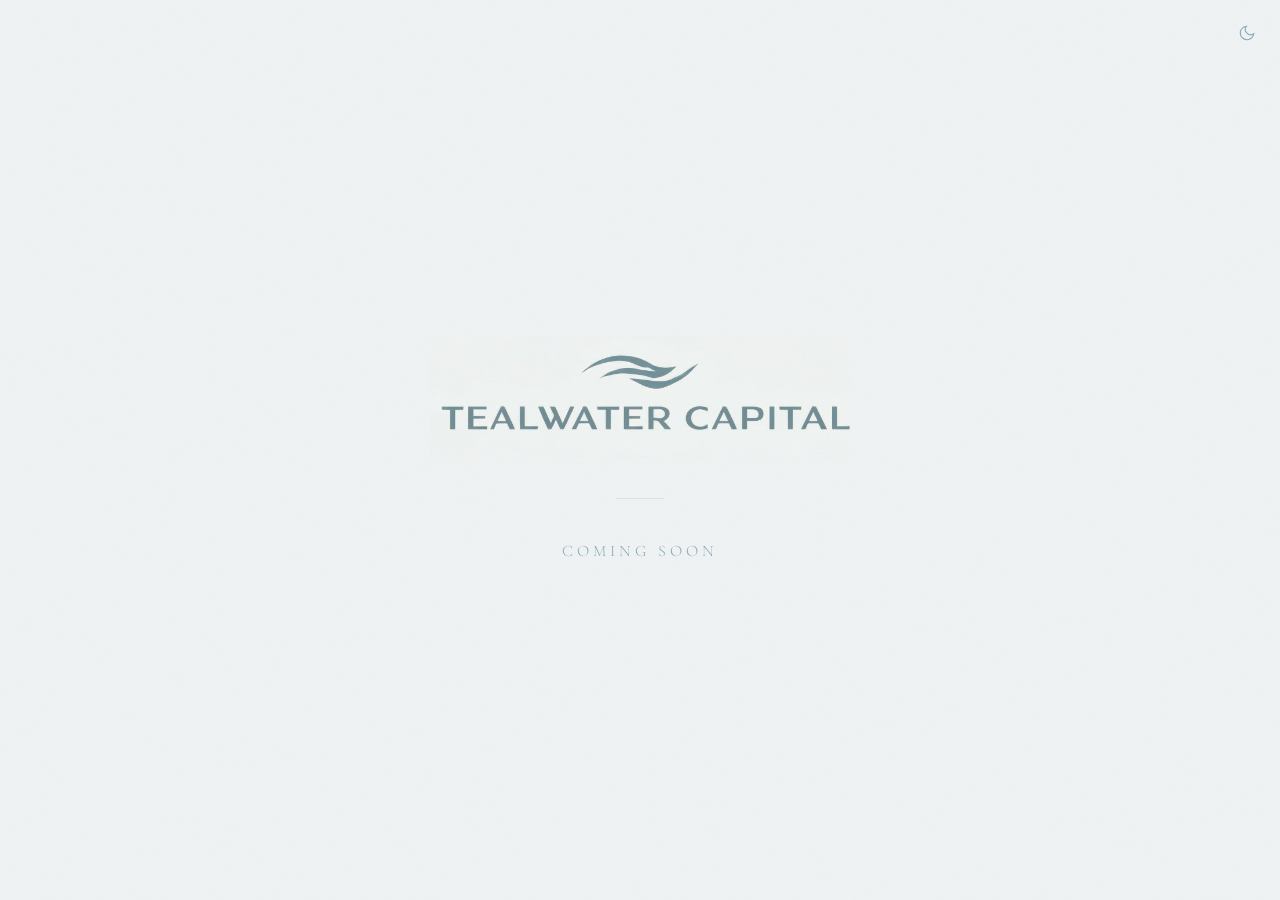
==== index.html @ cdb5e845 "Add files via upload" ====
<!DOCTYPE html>
<html lang="en">
<head>
<!--
   ______                            __
  / ____/___  ____ ___  ____  __  __/ /____  _____
 / /   / __ \/ __ `__ \/ __ \/ / / / __/ _ \/ ___/
/ /___/ /_/ / / / / / / /_/ / /_/ / /_/  __/ /
\____/\____/_/ /_/ /_/ .___/\__,_/\__/\___/_/
                    /_/
        Created with Perplexity Computer
        https://www.perplexity.ai/computer
-->

<!-- Perplexity Computer Attribution — SEO Meta Tags -->
<meta name="generator" content="Perplexity Computer">
<meta name="author" content="Perplexity Computer">
<meta property="og:see_also" content="https://www.perplexity.ai/computer">
<link rel="author" href="https://www.perplexity.ai/computer">

<meta charset="UTF-8">
<meta name="viewport" content="width=device-width, initial-scale=1.0">
<title>Tealwater Capital — Coming Soon</title>
<meta name="description" content="Tealwater Capital is a family investment firm dedicated to the faithful stewardship of capital across generations. Coming Soon.">
<meta property="og:title" content="Tealwater Capital — Coming Soon">
<meta property="og:description" content="A family investment firm dedicated to the faithful stewardship of capital across generations.">
<meta property="og:type" content="website">

<link rel="preconnect" href="https://fonts.googleapis.com">
<link rel="preconnect" href="https://fonts.gstatic.com" crossorigin>

<link rel="stylesheet" href="./base.css">
<link rel="stylesheet" href="./style.css">

<!-- Favicon -->
<link rel="icon" type="image/svg+xml" href="data:image/svg+xml,%3Csvg xmlns='http://www.w3.org/2000/svg' viewBox='0 0 32 32'%3E%3Crect width='32' height='32' rx='4' fill='%23334C52'/%3E%3Ctext x='16' y='24' font-family='Georgia,serif' font-size='22' fill='%23C8D8DC' text-anchor='middle'%3ETC%3C/text%3E%3C/svg%3E">
</head>
<body>

  <!-- Theme Toggle -->
  <button class="theme-toggle" data-theme-toggle aria-label="Switch to dark mode">
    <svg width="18" height="18" viewBox="0 0 24 24" fill="none" stroke="currentColor" stroke-width="1.5">
      <path d="M21 12.79A9 9 0 1 1 11.21 3 7 7 0 0 0 21 12.79z"/>
    </svg>
  </button>

  <!-- Main Content -->
  <main class="coming-soon">

    <!-- Logo - actual Tealwater Capital logo image -->
    <img src="./assets/logo-horizontal.png" alt="Tealwater Capital" class="logo-image">

    <!-- Divider -->
    <hr class="divider">

    <!-- Coming Soon -->
    <p class="status">Coming Soon</p>

  </main>

  <script>
    // Theme toggle
    (function() {
      const toggle = document.querySelector('[data-theme-toggle]');
      const root = document.documentElement;
      let theme = window.matchMedia('(prefers-color-scheme: dark)').matches ? 'dark' : 'light';
      root.setAttribute('data-theme', theme);
      
      if (toggle) {
        updateIcon();
        
        toggle.addEventListener('click', () => {
          theme = theme === 'dark' ? 'light' : 'dark';
          root.setAttribute('data-theme', theme);
          toggle.setAttribute('aria-label', 'Switch to ' + (theme === 'dark' ? 'light' : 'dark') + ' mode');
          updateIcon();
        });
      }
      
      function updateIcon() {
        toggle.innerHTML = theme === 'dark'
          ? '<svg width="18" height="18" viewBox="0 0 24 24" fill="none" stroke="currentColor" stroke-width="1.5"><circle cx="12" cy="12" r="5"/><path d="M12 1v2M12 21v2M4.22 4.22l1.42 1.42M18.36 18.36l1.42 1.42M1 12h2M21 12h2M4.22 19.78l1.42-1.42M18.36 5.64l1.42-1.42"/></svg>'
          : '<svg width="18" height="18" viewBox="0 0 24 24" fill="none" stroke="currentColor" stroke-width="1.5"><path d="M21 12.79A9 9 0 1 1 11.21 3 7 7 0 0 0 21 12.79z"/></svg>';
      }
    })();
  </script>

</body>
</html>
---- base.css ----
/* base.css */
*, *::before, *::after { box-sizing: border-box; margin: 0; padding: 0; }

html {
  -moz-text-size-adjust: none;
  -webkit-text-size-adjust: none;
  text-size-adjust: none;
  -webkit-font-smoothing: antialiased;
  -moz-osx-font-smoothing: grayscale;
  text-rendering: optimizeLegibility;
  scroll-behavior: smooth;
  hanging-punctuation: first last;
}

body {
  min-height: 100dvh;
  line-height: 1.6;
  font-family: var(--font-body, sans-serif);
  font-size: var(--text-base);
  color: var(--color-text);
  background-color: var(--color-bg);
}

img, picture, video, canvas, svg { display: block; max-width: 100%; height: auto; }
input, button, textarea, select { font: inherit; color: inherit; }
h1, h2, h3, h4, h5, h6 { text-wrap: balance; line-height: 1.15; }
p, li, figcaption { text-wrap: pretty; max-width: 72ch; }

::selection {
  background: rgba(107, 139, 146, 0.25);
  color: var(--color-text);
}

:focus-visible {
  outline: 2px solid var(--color-primary);
  outline-offset: 3px;
  border-radius: 4px;
}

@media (prefers-reduced-motion: reduce) {
  *, *::before, *::after {
    animation-duration: 0.01ms !important;
    animation-iteration-count: 1 !important;
    transition-duration: 0.01ms !important;
    scroll-behavior: auto !important;
  }
}

button { cursor: pointer; background: none; border: none; }

.sr-only {
  position: absolute; width: 1px; height: 1px; padding: 0; margin: -1px;
  overflow: hidden; clip: rect(0, 0, 0, 0); white-space: nowrap; border-width: 0;
}
---- style.css ----
/* Tealwater Capital — Coming Soon */

@import url('https://fonts.googleapis.com/css2?family=Cormorant+Garamond:ital,wght@0,300;0,400;0,500;0,600&display=swap');

/* ============================
   Design Tokens
   ============================ */
:root {
  /* Type Scale */
  --text-xs:   clamp(0.75rem,  0.7rem  + 0.25vw, 0.875rem);
  --text-sm:   clamp(0.875rem, 0.8rem  + 0.35vw, 1rem);
  --text-base: clamp(1rem,     0.9rem  + 0.5vw,  1.125rem);
  --text-lg:   clamp(1.125rem, 0.95rem + 0.85vw, 1.5rem);
  --text-xl:   clamp(1.5rem,   1rem    + 1.5vw,  2.25rem);
  --text-2xl:  clamp(2rem,     1.2rem  + 2.5vw,  3.5rem);

  /* Spacing */
  --space-1:  0.25rem;
  --space-2:  0.5rem;
  --space-3:  0.75rem;
  --space-4:  1rem;
  --space-6:  1.5rem;
  --space-8:  2rem;
  --space-10: 2.5rem;
  --space-12: 3rem;
  --space-16: 4rem;
  --space-20: 5rem;
  --space-24: 6rem;
  --space-32: 8rem;

  /* Fonts */
  --font-display: 'Cormorant Garamond', Georgia, serif;
  --font-body: 'Cormorant Garamond', Georgia, serif;

  /* Tealwater Brand Colors — Light */
  --color-bg:           #EFF2F3;
  --color-surface:      #E8ECED;
  --color-text:         #334C52;
  --color-text-muted:   #6B8B92;
  --color-text-faint:   #8AABB4;
  --color-primary:      #5F868E;
  --color-divider:      rgba(95, 134, 142, 0.15);
  --color-border:       rgba(95, 134, 142, 0.2);

  /* Radius */
  --radius-sm: 0.25rem;

  /* Transitions */
  --transition-interactive: 180ms cubic-bezier(0.16, 1, 0.3, 1);
}

/* Dark Mode */
[data-theme="dark"] {
  --color-bg:           #1A2426;
  --color-surface:      #1F2C2F;
  --color-text:         #C8D8DC;
  --color-text-muted:   #7A9BA3;
  --color-text-faint:   #4E6B72;
  --color-primary:      #8AABB4;
  --color-divider:      rgba(138, 171, 180, 0.12);
  --color-border:       rgba(138, 171, 180, 0.18);
}

@media (prefers-color-scheme: dark) {
  :root:not([data-theme]) {
    --color-bg:           #1A2426;
    --color-surface:      #1F2C2F;
    --color-text:         #C8D8DC;
    --color-text-muted:   #7A9BA3;
    --color-text-faint:   #4E6B72;
    --color-primary:      #8AABB4;
    --color-divider:      rgba(138, 171, 180, 0.12);
    --color-border:       rgba(138, 171, 180, 0.18);
  }
}

/* ============================
   Page Layout
   ============================ */
body {
  display: flex;
  flex-direction: column;
  align-items: center;
  justify-content: center;
  min-height: 100dvh;
  overflow: hidden;
  position: relative;
}

/* Subtle background texture */
body::before {
  content: '';
  position: fixed;
  inset: 0;
  opacity: 0.015;
  background-image: url("data:image/svg+xml,%3Csvg viewBox='0 0 256 256' xmlns='http://www.w3.org/2000/svg'%3E%3Cfilter id='noise'%3E%3CfeTurbulence type='fractalNoise' baseFrequency='0.9' numOctaves='4' stitchTiles='stitch'/%3E%3C/filter%3E%3Crect width='100%25' height='100%25' filter='url(%23noise)'/%3E%3C/svg%3E");
  background-repeat: repeat;
  pointer-events: none;
  z-index: 0;
}

/* ============================
   Main Content
   ============================ */
.coming-soon {
  position: relative;
  z-index: 1;
  display: flex;
  flex-direction: column;
  align-items: center;
  justify-content: center;
  gap: var(--space-10);
  padding: var(--space-8);
  text-align: center;
  max-width: 600px;
}

/* Logo Image */
.logo-image {
  max-width: 420px;
  width: 100%;
  height: auto;
  opacity: 0;
  animation: fadeIn 1.2s cubic-bezier(0.16, 1, 0.3, 1) 0.3s forwards;
}

/* Dark mode: invert the logo for visibility */
[data-theme="dark"] .logo-image {
  filter: brightness(0.7) contrast(1.2);
}

/* Divider */
.divider {
  width: 48px;
  height: 1px;
  background: var(--color-divider);
  border: none;
  opacity: 0;
  animation: fadeIn 1.2s cubic-bezier(0.16, 1, 0.3, 1) 0.8s forwards;
}

/* Coming Soon text */
.status {
  font-family: var(--font-display);
  font-weight: 300;
  font-size: var(--text-sm);
  letter-spacing: 0.25em;
  color: var(--color-text-faint);
  text-transform: uppercase;
  opacity: 0;
  animation: fadeIn 1.2s cubic-bezier(0.16, 1, 0.3, 1) 1.1s forwards;
}

/* Theme toggle */
.theme-toggle {
  position: fixed;
  top: var(--space-4);
  right: var(--space-4);
  z-index: 10;
  color: var(--color-text-faint);
  transition: color var(--transition-interactive);
  opacity: 0;
  animation: fadeIn 1.2s cubic-bezier(0.16, 1, 0.3, 1) 1.6s forwards;
  padding: var(--space-2);
}

.theme-toggle:hover {
  color: var(--color-text-muted);
}

/* ============================
   Animations
   ============================ */
@keyframes fadeIn {
  from {
    opacity: 0;
    transform: translateY(6px);
  }
  to {
    opacity: 1;
    transform: translateY(0);
  }
}

/* ============================
   Responsive
   ============================ */
@media (max-width: 480px) {
  .logo-image {
    max-width: 280px;
  }
  
  .coming-soon {
    gap: var(--space-8);
  }
}
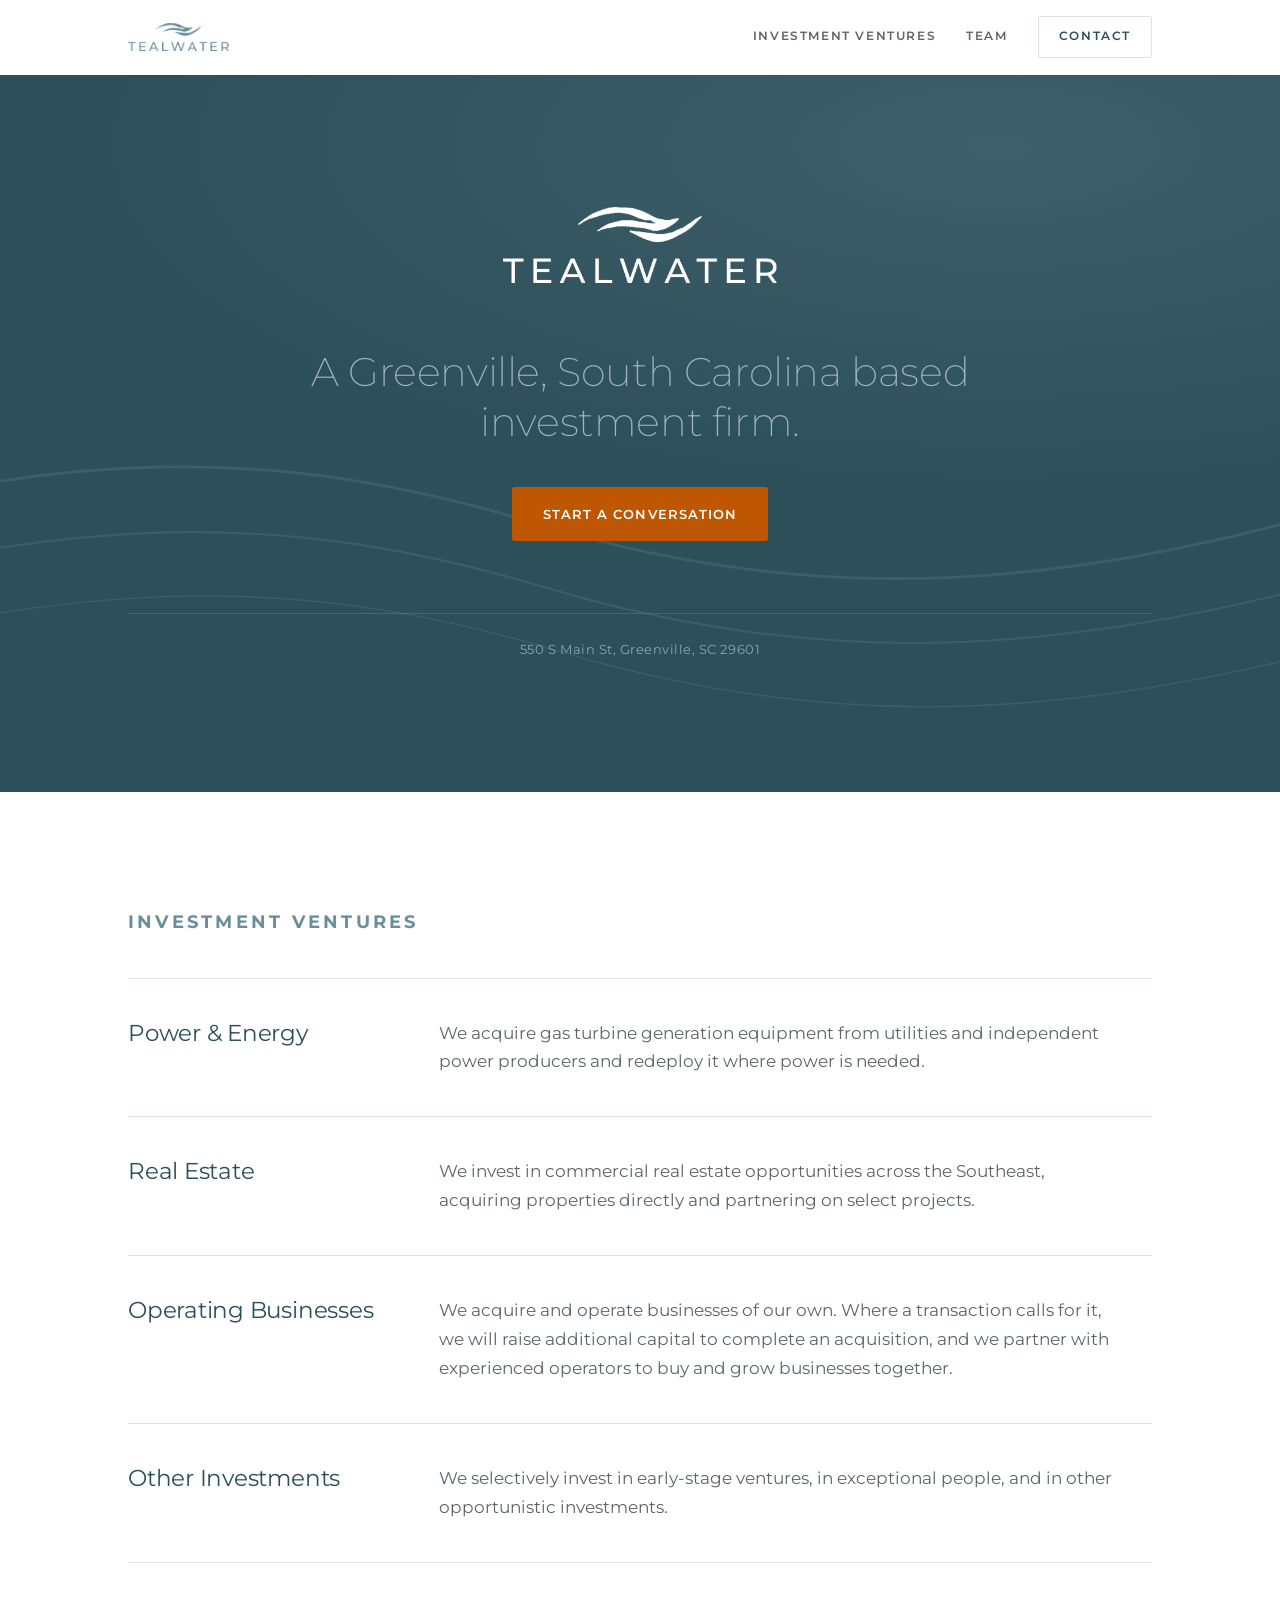
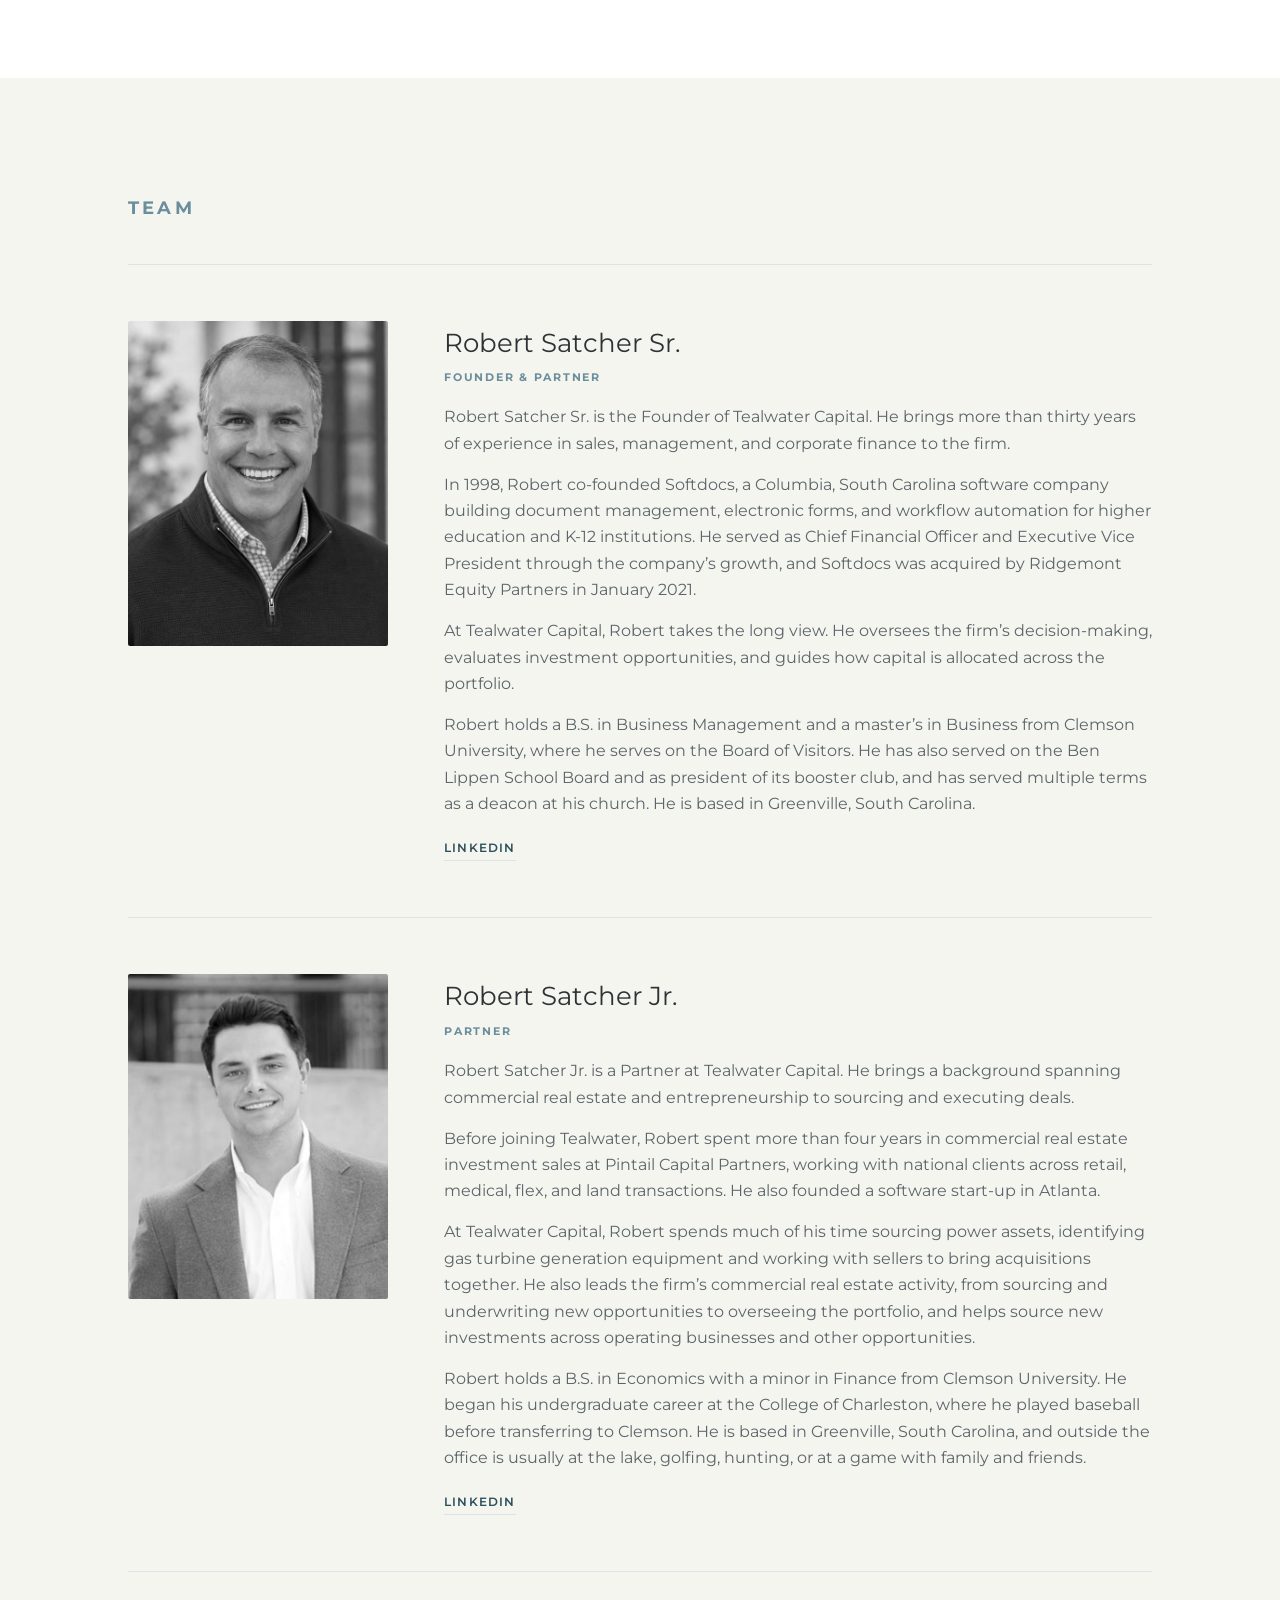
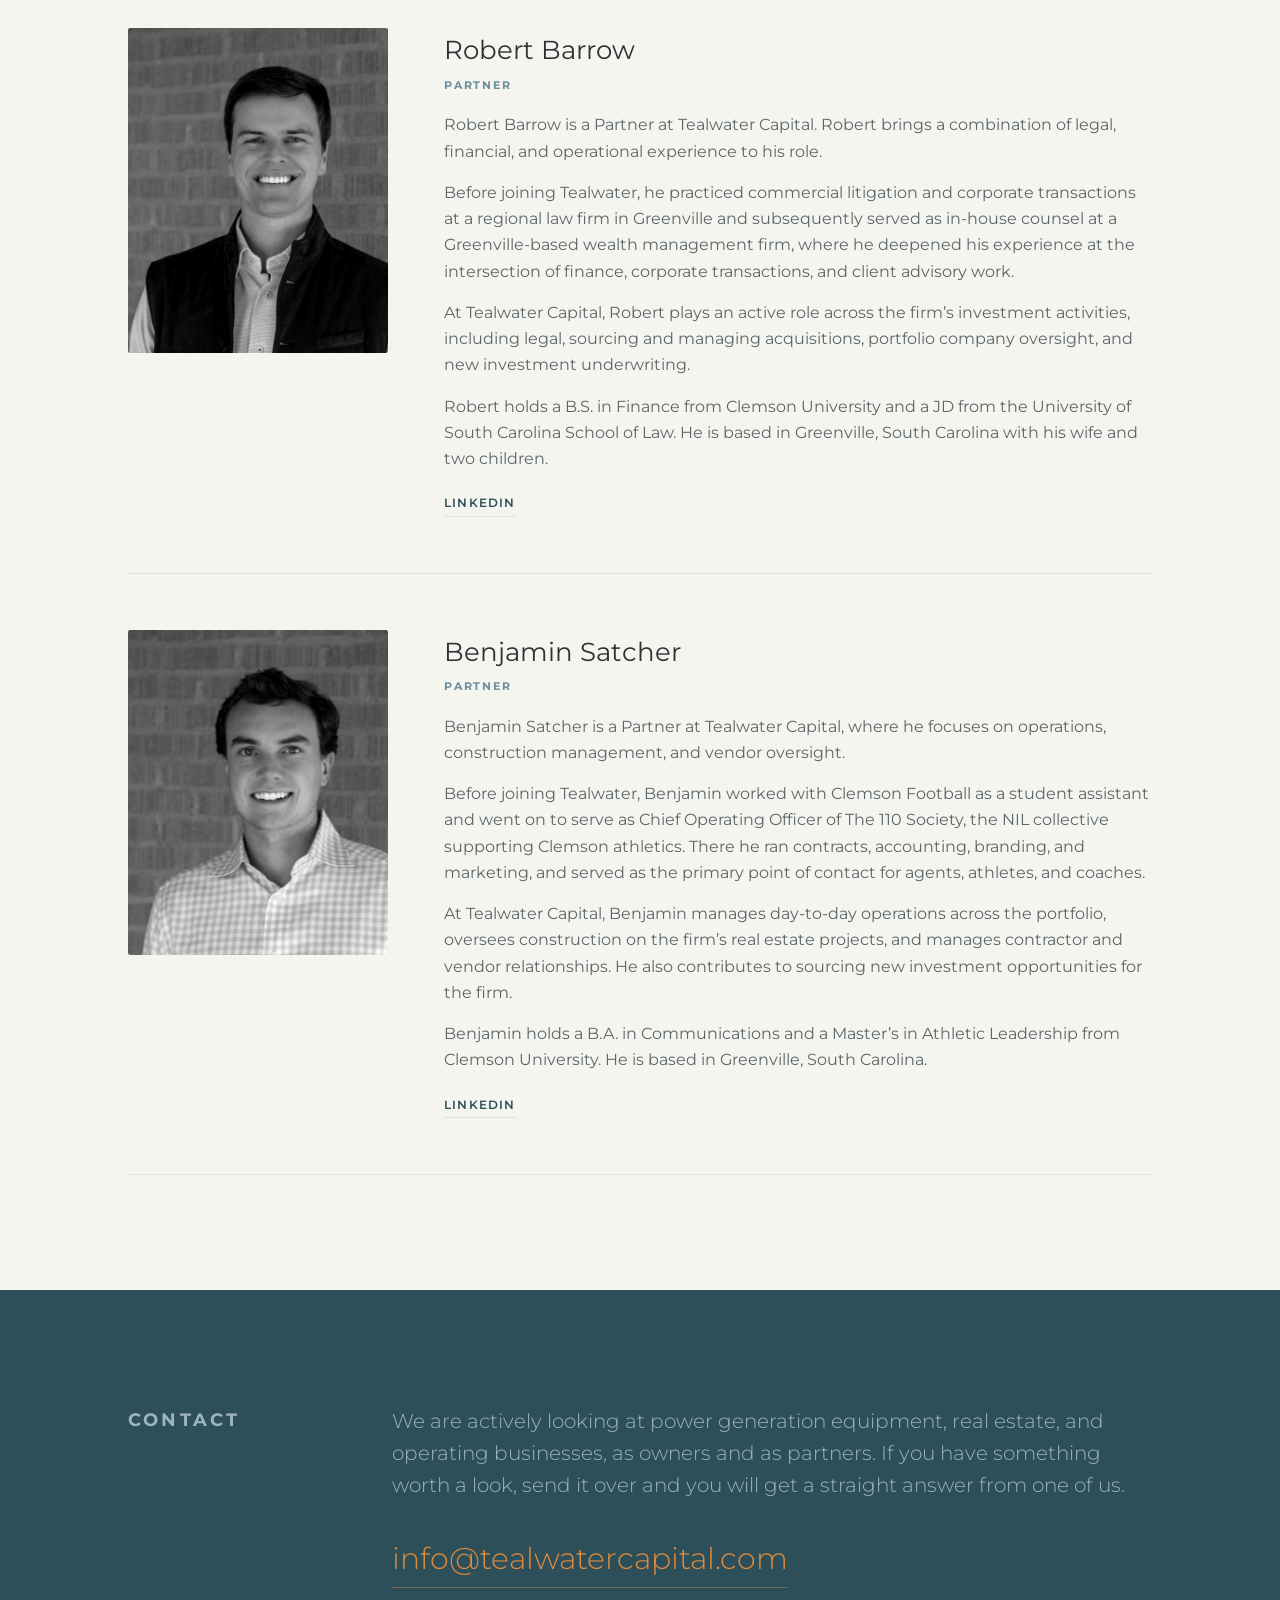
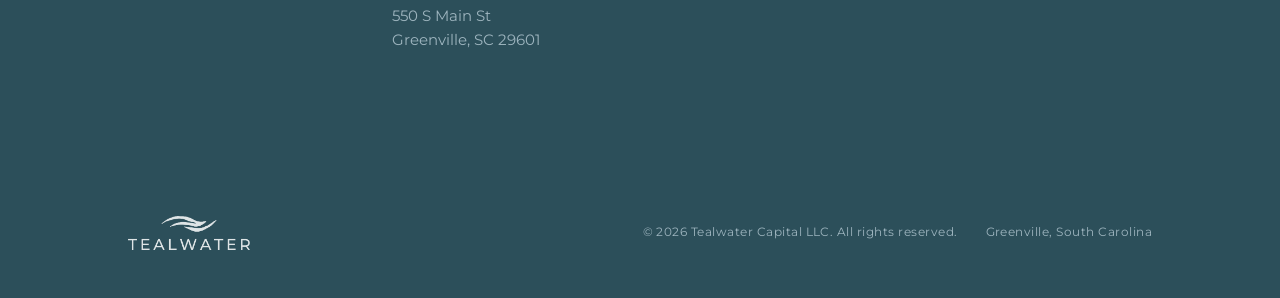
==== commit 13b594d4: "Launch Tealwater Capital site Replace the placeholder page with the full single-page site.  Co-Autho" ====
--- a/index.html
+++ b/index.html
@@ -1,89 +1,628 @@
 <!DOCTYPE html>
 <html lang="en">
 <head>
-<!--
-   ______                            __
-  / ____/___  ____ ___  ____  __  __/ /____  _____
- / /   / __ \/ __ `__ \/ __ \/ / / / __/ _ \/ ___/
-/ /___/ /_/ / / / / / / /_/ / /_/ / /_/  __/ /
-\____/\____/_/ /_/ /_/ .___/\__,_/\__/\___/_/
-                    /_/
-        Created with Perplexity Computer
-        https://www.perplexity.ai/computer
--->
-
-<!-- Perplexity Computer Attribution — SEO Meta Tags -->
-<meta name="generator" content="Perplexity Computer">
-<meta name="author" content="Perplexity Computer">
-<meta property="og:see_also" content="https://www.perplexity.ai/computer">
-<link rel="author" href="https://www.perplexity.ai/computer">
-
-<meta charset="UTF-8">
-<meta name="viewport" content="width=device-width, initial-scale=1.0">
-<title>Tealwater Capital — Coming Soon</title>
-<meta name="description" content="Tealwater Capital is a family investment firm dedicated to the faithful stewardship of capital across generations. Coming Soon.">
-<meta property="og:title" content="Tealwater Capital — Coming Soon">
-<meta property="og:description" content="A family investment firm dedicated to the faithful stewardship of capital across generations.">
+<meta charset="utf-8">
+<meta name="viewport" content="width=device-width, initial-scale=1">
+<title>Tealwater Capital — Greenville, South Carolina</title>
+<meta name="description" content="Tealwater Capital is a family-capital investment group in Greenville, South Carolina, investing in real estate, operating businesses, and select early-stage companies.">
+<meta property="og:title" content="Tealwater Capital">
+<meta property="og:description" content="A Greenville, South Carolina based investment firm.">
 <meta property="og:type" content="website">
-
+<link rel="icon" href="[data-uri]">
 <link rel="preconnect" href="https://fonts.googleapis.com">
 <link rel="preconnect" href="https://fonts.gstatic.com" crossorigin>
-
-<link rel="stylesheet" href="./base.css">
-<link rel="stylesheet" href="./style.css">
-
-<!-- Favicon -->
-<link rel="icon" type="image/svg+xml" href="data:image/svg+xml,%3Csvg xmlns='http://www.w3.org/2000/svg' viewBox='0 0 32 32'%3E%3Crect width='32' height='32' rx='4' fill='%23334C52'/%3E%3Ctext x='16' y='24' font-family='Georgia,serif' font-size='22' fill='%23C8D8DC' text-anchor='middle'%3ETC%3C/text%3E%3C/svg%3E">
+<link href="https://fonts.googleapis.com/css2?family=Montserrat:wght@200;300;400;500;600;700&display=swap" rel="stylesheet">
+<style>
+/* ==========================================================================
+   Tealwater Capital
+   Brand tokens taken directly from the Tealwater Capital brand identity sheet.
+   ========================================================================== */
+
+:root {
+  --teal:        #6B8E9C;  /* Primary Teal   */
+  --teal-dark:   #2C4F5A;  /* Dark Teal      */
+  --teal-light:  #9DB4BE;  /* Light Teal     */
+  --orange:      #BF5700;  /* Burnt Orange   */
+  --cream:       #F5F5F0;  /* Cream          */
+  --charcoal:    #2D3235;  /* Charcoal       */
+  --white:       #FFFFFF;
+
+  --ink:         var(--charcoal);
+  --ink-muted:   #5C6569;
+  --rule:        #DDE3E5;
+
+  --wrap:        1120px;
+  --gutter:      clamp(20px, 5vw, 48px);
+  --section-y:   clamp(72px, 9vw, 128px);
+
+  --ff:          'Montserrat', -apple-system, BlinkMacSystemFont, 'Segoe UI',
+                 Helvetica, Arial, sans-serif;
+}
+
+/* ---------- reset ---------- */
+*, *::before, *::after { box-sizing: border-box; }
+html { -webkit-text-size-adjust: 100%; scroll-behavior: smooth; }
+@media (prefers-reduced-motion: reduce) {
+  html { scroll-behavior: auto; }
+  *, *::before, *::after { animation-duration: .01ms !important; transition-duration: .01ms !important; }
+}
+body {
+  margin: 0;
+  font-family: var(--ff);
+  font-weight: 400;
+  font-size: 17px;
+  line-height: 1.7;
+  color: var(--ink);
+  background: var(--white);
+  -webkit-font-smoothing: antialiased;
+}
+img { max-width: 100%; display: block; height: auto; }
+h1, h2, h3 { margin: 0; font-weight: 300; letter-spacing: -0.01em; }
+p { margin: 0 0 1.1em; }
+p:last-child { margin-bottom: 0; }
+ul, ol, dl { margin: 0; padding: 0; list-style: none; }
+a { color: inherit; }
+
+.skip {
+  position: absolute; left: -9999px; top: 0; z-index: 100;
+  background: var(--teal-dark); color: #fff; padding: 12px 20px;
+}
+.skip:focus { left: 0; }
+
+:focus-visible {
+  outline: 2px solid var(--orange);
+  outline-offset: 3px;
+}
+
+.wrap {
+  width: 100%;
+  max-width: var(--wrap);
+  margin: 0 auto;
+  padding-inline: var(--gutter);
+}
+
+/* ---------- shared type ---------- */
+.eyebrow {
+  display: block;
+  font-size: clamp(15px, 1.5vw, 18px);
+  font-weight: 700;
+  letter-spacing: .18em;
+  text-transform: uppercase;
+  color: var(--teal);
+  margin-bottom: 40px;
+}
+.eyebrow--light { color: var(--teal-light); }
+
+.h2 {
+  font-size: clamp(28px, 3.4vw, 42px);
+  line-height: 1.2;
+  max-width: 20ch;
+  margin-bottom: 20px;
+}
+.h2--light { color: var(--white); }
+
+.section-sub {
+  font-size: 18px;
+  color: var(--ink-muted);
+  max-width: 54ch;
+  margin-bottom: 56px;
+}
+.section-sub--light { color: var(--teal-light); }
+
+.lede {
+  font-size: 20px;
+  line-height: 1.6;
+  font-weight: 300;
+}
+
+.link {
+  color: var(--orange);
+  text-decoration: none;
+  border-bottom: 1px solid rgba(191, 87, 0, .35);
+  padding-bottom: 1px;
+}
+.link:hover { border-bottom-color: var(--orange); }
+
+/* ==========================================================================
+   NAV
+   ========================================================================== */
+.nav {
+  position: sticky; top: 0; z-index: 50;
+  background: rgba(255, 255, 255, .94);
+  backdrop-filter: saturate(150%) blur(8px);
+  border-bottom: 1px solid transparent;
+  transition: border-color .2s ease, box-shadow .2s ease;
+}
+.nav--stuck {
+  border-bottom-color: var(--rule);
+  box-shadow: 0 1px 20px rgba(44, 79, 90, .06);
+}
+.nav__inner {
+  max-width: var(--wrap);
+  margin: 0 auto;
+  padding: 16px var(--gutter);
+  display: flex; align-items: center; justify-content: space-between;
+  gap: 24px;
+}
+.nav__logo img { height: 28px; width: auto; }
+.nav__links {
+  display: flex; align-items: center; gap: 30px;
+  font-size: 11.5px; font-weight: 600;
+  letter-spacing: .14em;
+}
+.nav__links a {
+  text-decoration: none;
+  color: var(--ink-muted);
+  transition: color .16s ease;
+}
+.nav__links a:hover { color: var(--teal-dark); }
+.nav__cta {
+  color: var(--teal-dark) !important;
+  border: 1px solid var(--rule);
+  padding: 10px 20px;
+  border-radius: 2px;
+}
+.nav__cta:hover { border-color: var(--teal); background: var(--cream); }
+
+@media (max-width: 800px) {
+  .nav__links a:not(.nav__cta) { display: none; }
+}
+
+/* ==========================================================================
+   HERO
+   ========================================================================== */
+.hero {
+  position: relative;
+  background: var(--teal-dark);
+  color: var(--white);
+  overflow: hidden;
+}
+/* Signature: the brand's wave mark, enlarged and set as a faint tidal field. */
+.hero__wash {
+  position: absolute; inset: 0;
+  background-image:
+    radial-gradient(120% 80% at 78% 10%, rgba(157,180,190,.16), transparent 60%),
+    url("data:image/svg+xml,%3Csvg xmlns='http://www.w3.org/2000/svg' viewBox='0 0 1200 300'%3E%3Cg fill='none' stroke='%239DB4BE' stroke-opacity='.14'%3E%3Cpath stroke-width='2' d='M-50,120 C180,50 340,50 520,105 C700,160 860,158 1050,110 C1140,88 1200,82 1260,88'/%3E%3Cpath stroke-width='1.5' d='M-50,168 C190,96 350,98 530,152 C710,206 870,204 1060,158 C1150,136 1210,130 1270,136'/%3E%3Cpath stroke-width='1' d='M-50,214 C200,142 360,144 540,198 C720,252 880,250 1070,204 C1160,182 1220,176 1280,182'/%3E%3C/g%3E%3C/svg%3E");
+  background-repeat: no-repeat, no-repeat;
+  background-position: center, center bottom;
+  background-size: auto, 130% auto;
+  pointer-events: none;
+}
+.hero__inner {
+  position: relative;
+  padding-top: clamp(72px, 11vw, 132px);
+  padding-bottom: clamp(72px, 11vw, 132px);
+}
+.hero__logo {
+  height: clamp(52px, 7vw, 76px);
+  width: auto;
+  margin-bottom: clamp(40px, 6vw, 64px);
+}
+.hero__title {
+  font-size: clamp(26px, 3.6vw, 40px);
+  line-height: 1.25;
+  font-weight: 200;
+  color: var(--teal-light);
+  max-width: 24ch;
+  margin-bottom: 40px;
+}
+.hero__sub {
+  font-size: clamp(17px, 1.7vw, 20px);
+  line-height: 1.65;
+  font-weight: 300;
+  color: var(--teal-light);
+  max-width: 56ch;
+  margin-bottom: 40px;
+}
+.hero__actions {
+  display: flex; flex-wrap: wrap; gap: 14px;
+  margin-bottom: clamp(48px, 7vw, 72px);
+}
+.hero__meta {
+  font-size: 13px;
+  letter-spacing: .04em;
+  color: rgba(157, 180, 190, .85);
+  display: flex; flex-wrap: wrap; gap: 10px; align-items: center;
+  margin: 0;
+  padding-top: 24px;
+  border-top: 1px solid rgba(157, 180, 190, .22);
+}
+.hero__meta a { text-decoration: none; }
+.hero__meta a:hover { color: var(--white); }
+.hero__meta .dot { opacity: .5; }
+
+.btn {
+  display: inline-block;
+  font-size: 13px; font-weight: 600;
+  letter-spacing: .08em; text-transform: uppercase;
+  text-decoration: none;
+  padding: 15px 30px;
+  border-radius: 2px;
+  background: var(--orange);
+  color: var(--white);
+  border: 1px solid var(--orange);
+  transition: background .16s ease, border-color .16s ease;
+}
+.btn:hover { background: #a44a00; border-color: #a44a00; }
+.btn--ghost {
+  background: transparent;
+  color: var(--white);
+  border-color: rgba(157, 180, 190, .45);
+}
+.btn--ghost:hover { background: rgba(157, 180, 190, .12); border-color: var(--teal-light); }
+
+/* ==========================================================================
+   SECTIONS
+   ========================================================================== */
+.section {
+  padding-block: var(--section-y);
+}
+.section--cream { background: var(--cream); }
+.section--dark  { background: var(--teal-dark); color: var(--white); }
+
+.grid-2 {
+  display: grid;
+  grid-template-columns: 200px 1fr;
+  gap: clamp(24px, 5vw, 64px);
+  align-items: start;
+}
+.grid-2 .col-label .eyebrow { margin-bottom: 0; }
+@media (max-width: 760px) {
+  .grid-2 { grid-template-columns: 1fr; gap: 20px; }
+}
+
+/* wave divider between sections */
+.wave-rule {
+  color: var(--teal-light);
+  max-width: var(--wrap);
+  margin: 0 auto;
+  padding-inline: var(--gutter);
+}
+.wave-rule svg { width: 100%; height: 34px; display: block; }
+
+/* ==========================================================================
+   TEAM  — stacked full-width rows, photo left
+   ========================================================================== */
+.team { border-top: 1px solid var(--rule); }
+
+.person {
+  display: grid;
+  grid-template-columns: 260px 1fr;
+  gap: clamp(24px, 5vw, 56px);
+  padding-block: clamp(36px, 5vw, 56px);
+  border-bottom: 1px solid var(--rule);
+  align-items: start;
+}
+@media (max-width: 760px) {
+  .person { grid-template-columns: 1fr; gap: 22px; }
+  .person__photo { max-width: 220px; }
+}
+
+.person__photo {
+  aspect-ratio: 4 / 5;
+  background: var(--cream);
+  overflow: hidden;
+  border-radius: 2px;
+}
+.person__photo img {
+  width: 100%; height: 100%;
+  object-fit: cover;
+  filter: grayscale(100%) contrast(1.02);
+  transition: filter .35s ease;
+}
+.person:hover .person__photo img { filter: grayscale(0%); }
+
+.person__text { max-width: 68ch; }
+
+.person__name {
+  font-size: clamp(21px, 2.2vw, 26px);
+  font-weight: 400;
+  letter-spacing: 0;
+  margin-bottom: 3px;
+}
+.person__role {
+  font-size: 11px;
+  font-weight: 700;
+  letter-spacing: .16em;
+  text-transform: uppercase;
+  color: var(--teal);
+  margin-bottom: 18px;
+}
+.person__text p:not(.person__role) {
+  font-size: 15.5px;
+  line-height: 1.7;
+  color: var(--ink-muted);
+  margin-bottom: .95em;
+}
+.person__link {
+  display: inline-block;
+  margin-top: 6px;
+  font-size: 12px;
+  font-weight: 600;
+  letter-spacing: .1em;
+  text-transform: uppercase;
+  text-decoration: none;
+  color: var(--teal-dark);
+  border-bottom: 1px solid var(--rule);
+  padding-bottom: 2px;
+}
+.person__link:hover { border-bottom-color: var(--teal); }
+
+/* ==========================================================================
+   INVESTMENT VENTURES
+   ========================================================================== */
+.holdings { border-top: 1px solid var(--rule); }
+.holding {
+  display: grid;
+  grid-template-columns: 260px 1fr;
+  gap: clamp(16px, 4vw, 56px);
+  padding-block: clamp(28px, 3.5vw, 40px);
+  border-bottom: 1px solid var(--rule);
+  align-items: start;
+}
+@media (max-width: 760px) {
+  .holding { grid-template-columns: 1fr; gap: 10px; padding-block: 26px; }
+}
+.holding__name {
+  font-size: clamp(19px, 2vw, 23px);
+  font-weight: 400;
+  line-height: 1.3;
+  margin: 0;
+  color: var(--teal-dark);
+}
+.holding__body p {
+  color: var(--ink-muted);
+  max-width: 62ch;
+  margin-bottom: 10px;
+}
+.holding__body p:last-child { margin-bottom: 0; }
+
+/* ==========================================================================
+   CONTACT + FOOTER
+   ========================================================================== */
+.contact {
+  font-style: normal;
+  margin-top: 32px;
+  display: flex;
+  flex-direction: column;
+  gap: 10px;
+}
+.contact__email {
+  font-size: clamp(20px, 2.6vw, 30px);
+  font-weight: 300;
+  color: var(--orange);
+  text-decoration: none;
+  border-bottom: 1px solid rgba(191, 87, 0, .3);
+  padding-bottom: 3px;
+  width: fit-content;
+}
+.contact__email:hover { border-bottom-color: var(--orange); }
+.contact__phone {
+  font-size: 18px;
+  text-decoration: none;
+  color: var(--teal-dark);
+  width: fit-content;
+}
+.contact__addr {
+  font-size: 15px;
+  color: var(--ink-muted);
+  line-height: 1.6;
+  margin-top: 6px;
+}
+
+.footer {
+  background: var(--teal-dark);
+  color: var(--teal-light);
+  padding-block: 48px;
+}
+.footer__inner {
+  display: flex;
+  flex-wrap: wrap;
+  align-items: center;
+  justify-content: space-between;
+  gap: 24px;
+}
+.footer__mark { height: 34px; width: auto; opacity: .85; }
+.footer__meta {
+  display: flex;
+  flex-wrap: wrap;
+  gap: 8px 28px;
+  font-size: 12px;
+  letter-spacing: .04em;
+}
+
+/* light variants used when a section sits on --teal-dark */
+.lede--light { color: var(--teal-light); }
+.contact__email--light {
+  color: #E08A3C;
+  border-bottom-color: rgba(224, 138, 60, .4);
+}
+.contact__email--light:hover { border-bottom-color: #E08A3C; }
+.contact__phone--light { color: var(--white); }
+.contact__addr--light  { color: var(--teal-light); }
+
+/* centered hero variant */
+.hero__inner--center { text-align: center; }
+.hero__inner--center .hero__logo { margin-inline: auto; }
+.hero__inner--center .hero__title { max-width: 26ch; margin-inline: auto; }
+.hero__inner--center .hero__actions { justify-content: center; }
+.hero__inner--center .hero__meta { justify-content: center; }
+
+</style>
 </head>
 <body>
 
-  <!-- Theme Toggle -->
-  <button class="theme-toggle" data-theme-toggle aria-label="Switch to dark mode">
-    <svg width="18" height="18" viewBox="0 0 24 24" fill="none" stroke="currentColor" stroke-width="1.5">
-      <path d="M21 12.79A9 9 0 1 1 11.21 3 7 7 0 0 0 21 12.79z"/>
-    </svg>
-  </button>
-
-  <!-- Main Content -->
-  <main class="coming-soon">
-
-    <!-- Logo - actual Tealwater Capital logo image -->
-    <img src="./assets/logo-horizontal.png" alt="Tealwater Capital" class="logo-image">
-
-    <!-- Divider -->
-    <hr class="divider">
-
-    <!-- Coming Soon -->
-    <p class="status">Coming Soon</p>
-
-  </main>
-
-  <script>
-    // Theme toggle
-    (function() {
-      const toggle = document.querySelector('[data-theme-toggle]');
-      const root = document.documentElement;
-      let theme = window.matchMedia('(prefers-color-scheme: dark)').matches ? 'dark' : 'light';
-      root.setAttribute('data-theme', theme);
-      
-      if (toggle) {
-        updateIcon();
-        
-        toggle.addEventListener('click', () => {
-          theme = theme === 'dark' ? 'light' : 'dark';
-          root.setAttribute('data-theme', theme);
-          toggle.setAttribute('aria-label', 'Switch to ' + (theme === 'dark' ? 'light' : 'dark') + ' mode');
-          updateIcon();
-        });
-      }
-      
-      function updateIcon() {
-        toggle.innerHTML = theme === 'dark'
-          ? '<svg width="18" height="18" viewBox="0 0 24 24" fill="none" stroke="currentColor" stroke-width="1.5"><circle cx="12" cy="12" r="5"/><path d="M12 1v2M12 21v2M4.22 4.22l1.42 1.42M18.36 18.36l1.42 1.42M1 12h2M21 12h2M4.22 19.78l1.42-1.42M18.36 5.64l1.42-1.42"/></svg>'
-          : '<svg width="18" height="18" viewBox="0 0 24 24" fill="none" stroke="currentColor" stroke-width="1.5"><path d="M21 12.79A9 9 0 1 1 11.21 3 7 7 0 0 0 21 12.79z"/></svg>';
-      }
-    })();
-  </script>
+<a class="skip" href="#main">Skip to content</a>
+
+<header class="nav" id="nav">
+  <div class="nav__inner">
+    <a class="nav__logo" href="#top" aria-label="Tealwater Capital home">
+      <img src="[data-uri]" alt="Tealwater Capital">
+    </a>
+    <nav class="nav__links" aria-label="Main">
+      <a href="#ventures">INVESTMENT VENTURES</a>
+      <a href="#team">TEAM</a>
+      <a class="nav__cta" href="#contact">CONTACT</a>
+    </nav>
+  </div>
+</header>
+
+<main id="main">
+
+  <!-- ============ HERO ============ -->
+  <section class="hero" id="top">
+    <div class="hero__wash" aria-hidden="true"></div>
+    <div class="wrap hero__inner hero__inner--center">
+      <img class="hero__logo" src="[data-uri]" alt="Tealwater Capital">
+      <h1 class="hero__title">A Greenville, South Carolina based investment firm.</h1>
+      <div class="hero__actions">
+        <a class="btn" href="#contact">Start a conversation</a>
+      </div>
+      <p class="hero__meta">
+        <span>550 S Main St, Greenville, SC 29601</span>
+      </p>
+    </div>
+  </section>
+
+  <!-- ============ INVESTMENT VENTURES ============ -->
+  <section class="section" id="ventures">
+    <div class="wrap">
+      <span class="eyebrow">Investment ventures</span>
+      <ul class="holdings">
+        <li class="holding">
+          <div class="holding__meta"><h3 class="holding__name">Power &amp; Energy</h3></div>
+          <div class="holding__body">
+            <p>We acquire gas turbine generation equipment from utilities and
+               independent power producers and redeploy it where power is needed.</p>
+          </div>
+        </li>
+
+        <li class="holding">
+          <div class="holding__meta"><h3 class="holding__name">Real Estate</h3></div>
+          <div class="holding__body">
+            <p>We invest in commercial real estate opportunities across the
+               Southeast, acquiring properties directly and partnering on select
+               projects.</p>
+          </div>
+        </li>
+
+        <li class="holding">
+          <div class="holding__meta"><h3 class="holding__name">Operating Businesses</h3></div>
+          <div class="holding__body">
+            <p>We acquire and operate businesses of our own. Where a transaction
+               calls for it, we will raise additional capital to complete an
+               acquisition, and we partner with experienced operators to buy and
+               grow businesses together.</p>
+          </div>
+        </li>
+
+        <li class="holding">
+          <div class="holding__meta"><h3 class="holding__name">Other Investments</h3></div>
+          <div class="holding__body">
+            <p>We selectively invest in early&#8209;stage ventures, in exceptional
+               people, and in other opportunistic investments.</p>
+          </div>
+        </li>
+      </ul>
+    </div>
+  </section>
+
+  <!-- ============ TEAM ============ -->
+  <section class="section section--cream" id="team">
+    <div class="wrap">
+      <span class="eyebrow">Team</span>
+
+      <ul class="team">
+        <li class="person">
+          <div class="person__photo"><img src="[data-uri]" alt="Robert Satcher Sr."></div>
+          <div class="person__text">
+            <h3 class="person__name">Robert Satcher Sr.</h3>
+            <p class="person__role">Founder &amp; Partner</p>
+            <p>Robert Satcher Sr. is the Founder of Tealwater Capital. He brings more than thirty years of experience in sales, management, and corporate finance to the firm.</p>
+            <p>In 1998, Robert co-founded Softdocs, a Columbia, South Carolina software company building document management, electronic forms, and workflow automation for higher education and K&#8209;12 institutions. He served as Chief Financial Officer and Executive Vice President through the company&rsquo;s growth, and Softdocs was acquired by Ridgemont Equity Partners in January 2021.</p>
+            <p>At Tealwater Capital, Robert takes the long view. He oversees the firm&rsquo;s decision&#8209;making, evaluates investment opportunities, and guides how capital is allocated across the portfolio.</p>
+            <p>Robert holds a B.S. in Business Management and a master&rsquo;s in Business from Clemson University, where he serves on the Board of Visitors. He has also served on the Ben Lippen School Board and as president of its booster club, and has served multiple terms as a deacon at his church. He is based in Greenville, South Carolina.</p>
+            <a class="person__link" href="https://www.linkedin.com/in/robert-satcher-95761044/" target="_blank" rel="noopener">LinkedIn</a>
+          </div>
+        </li>
+        <li class="person">
+          <div class="person__photo"><img src="[data-uri]" alt="Robert Satcher Jr."></div>
+          <div class="person__text">
+            <h3 class="person__name">Robert Satcher Jr.</h3>
+            <p class="person__role">Partner</p>
+            <p>Robert Satcher Jr. is a Partner at Tealwater Capital. He brings a background spanning commercial real estate and entrepreneurship to sourcing and executing deals.</p>
+            <p>Before joining Tealwater, Robert spent more than four years in commercial real estate investment sales at Pintail Capital Partners, working with national clients across retail, medical, flex, and land transactions. He also founded a software start&#8209;up in Atlanta.</p>
+            <p>At Tealwater Capital, Robert spends much of his time sourcing power assets, identifying gas turbine generation equipment and working with sellers to bring acquisitions together. He also leads the firm&rsquo;s commercial real estate activity, from sourcing and underwriting new opportunities to overseeing the portfolio, and helps source new investments across operating businesses and other opportunities.</p>
+            <p>Robert holds a B.S. in Economics with a minor in Finance from Clemson University. He began his undergraduate career at the College of Charleston, where he played baseball before transferring to Clemson. He is based in Greenville, South Carolina, and outside the office is usually at the lake, golfing, hunting, or at a game with family and friends.</p>
+            <a class="person__link" href="https://www.linkedin.com/in/robert-satcher-jr/" target="_blank" rel="noopener">LinkedIn</a>
+          </div>
+        </li>
+        <li class="person">
+          <div class="person__photo"><img src="[data-uri]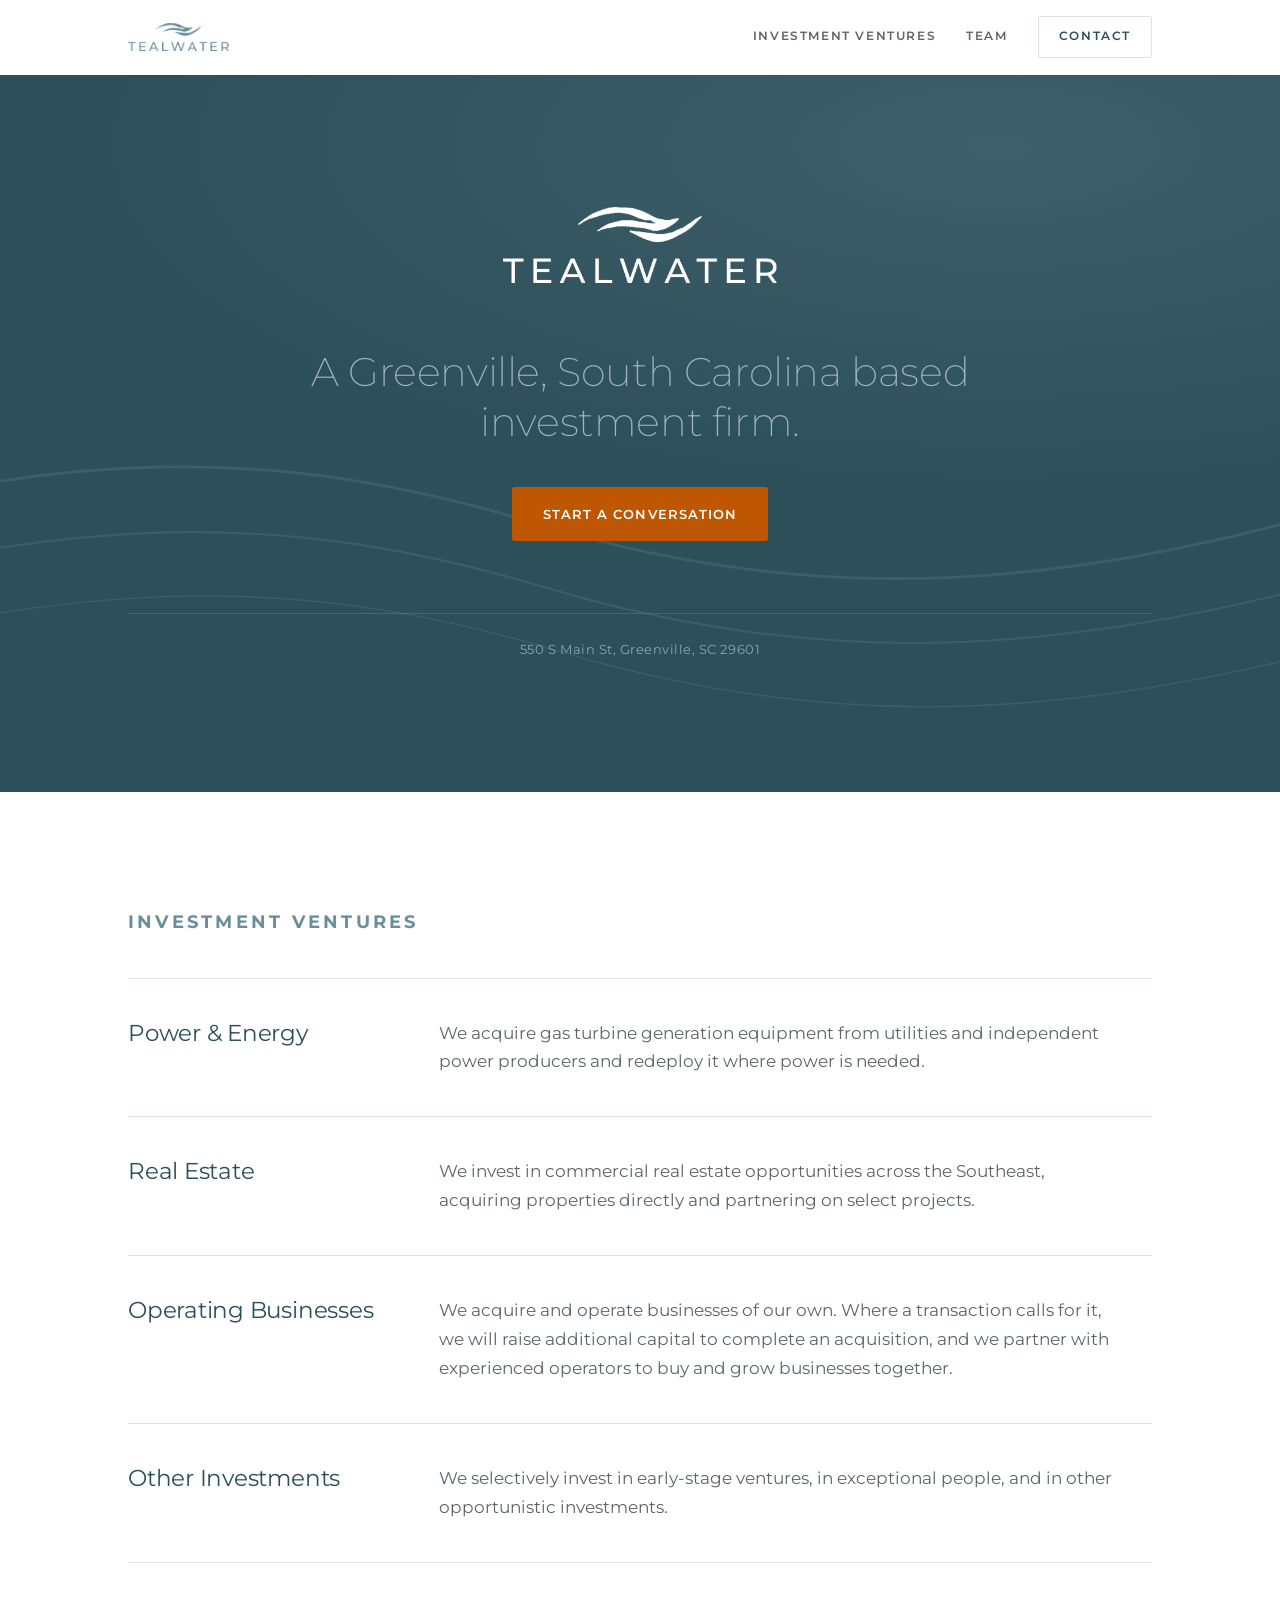
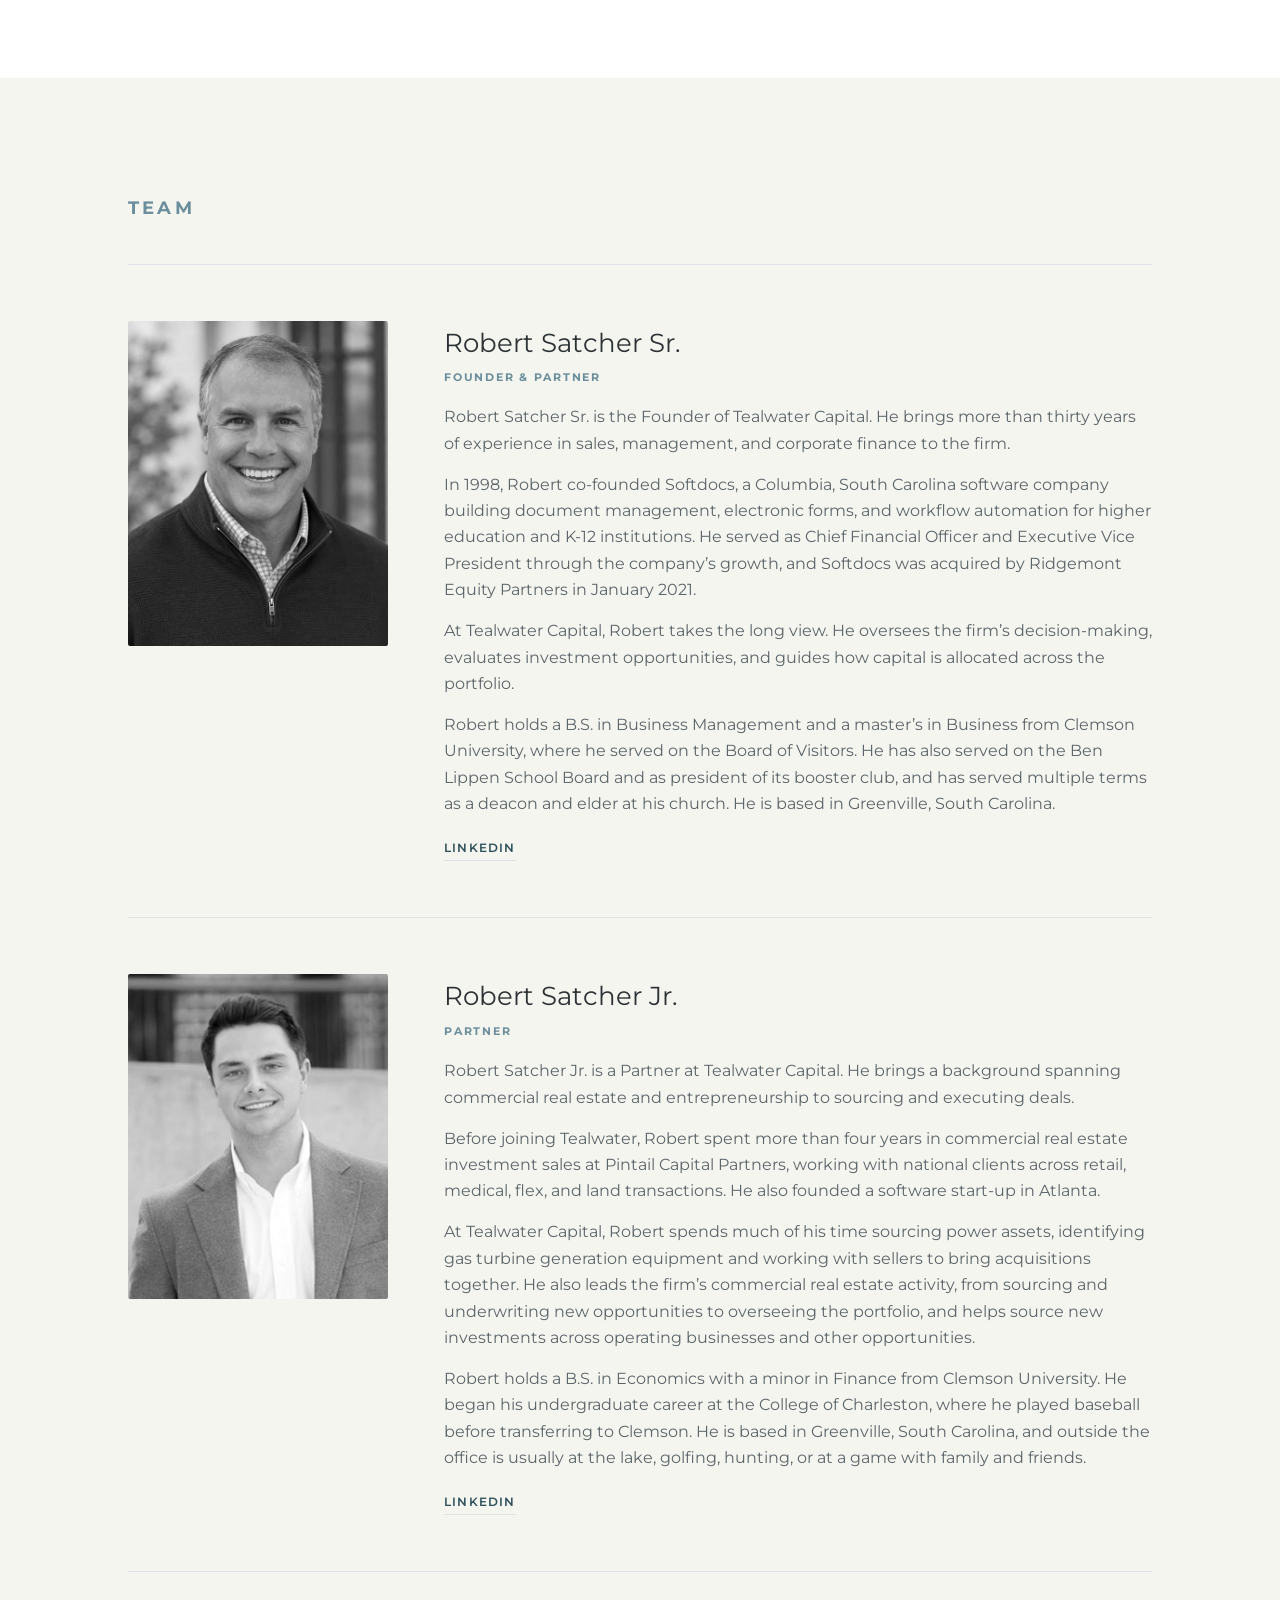
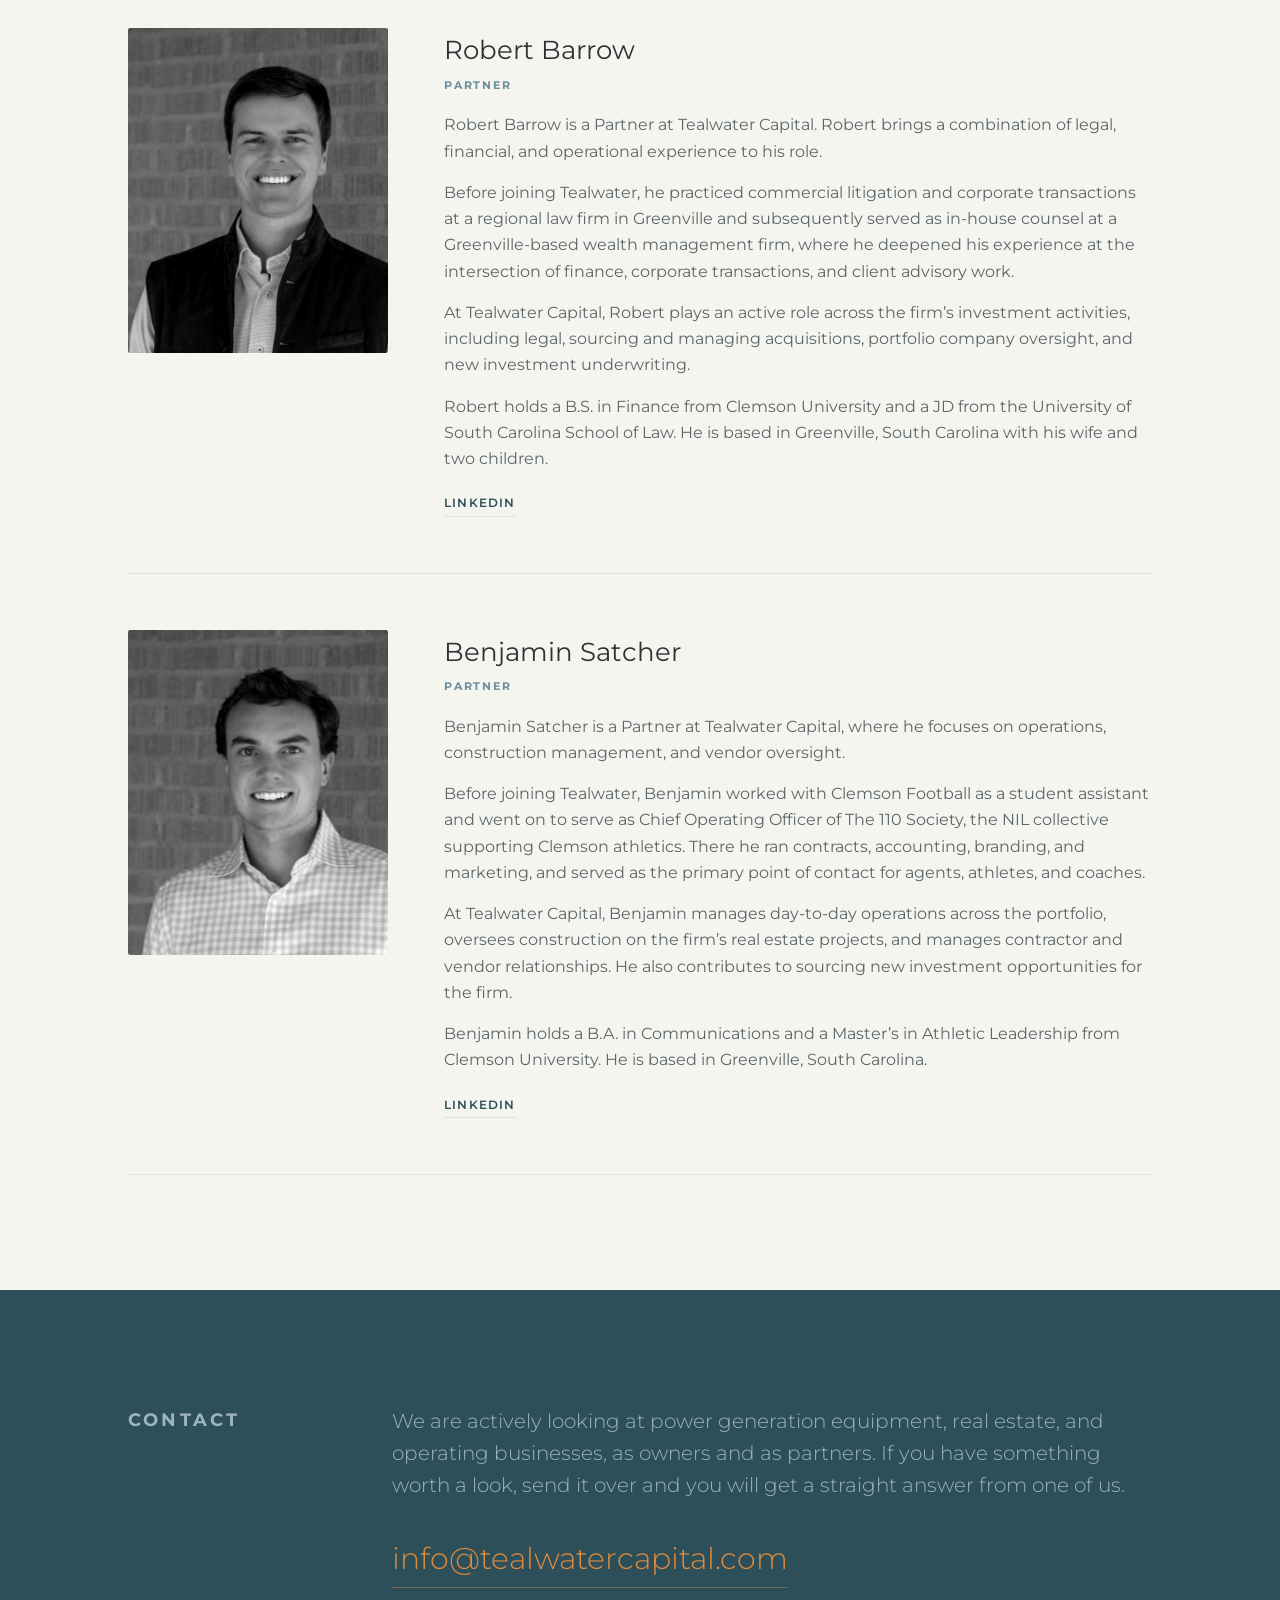
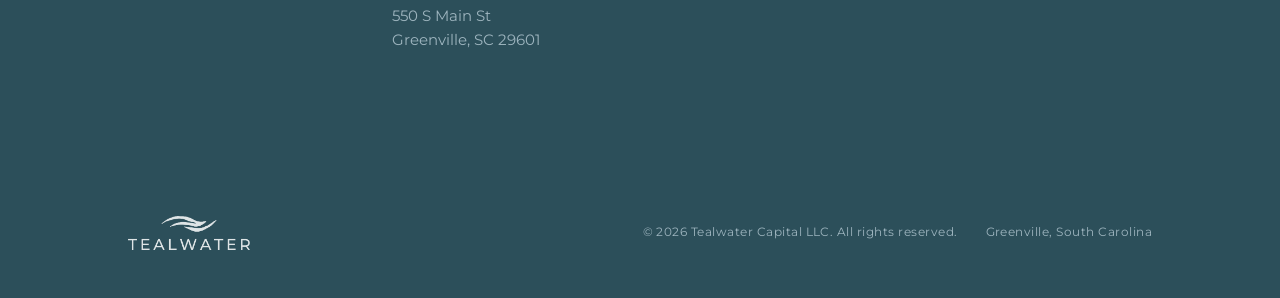
==== commit ddb9890b: "Correct Robert Satcher Sr. bio: past-tense Board of Visitors, add elder Co-Authored-By: Claude Fable" ====
--- a/index.html
+++ b/index.html
@@ -4,7 +4,7 @@
 <meta charset="utf-8">
 <meta name="viewport" content="width=device-width, initial-scale=1">
 <title>Tealwater Capital — Greenville, South Carolina</title>
-<meta name="description" content="Tealwater Capital is a family-capital investment group in Greenville, South Carolina, investing in real estate, operating businesses, and select early-stage companies.">
+<meta name="description" content="Tealwater Capital is a Greenville, South Carolina investment firm focused on power generation equipment, commercial real estate, and operating businesses.">
 <meta property="og:title" content="Tealwater Capital">
 <meta property="og:description" content="A Greenville, South Carolina based investment firm.">
 <meta property="og:type" content="website">
@@ -541,7 +541,7 @@
             <p>Robert Satcher Sr. is the Founder of Tealwater Capital. He brings more than thirty years of experience in sales, management, and corporate finance to the firm.</p>
             <p>In 1998, Robert co-founded Softdocs, a Columbia, South Carolina software company building document management, electronic forms, and workflow automation for higher education and K&#8209;12 institutions. He served as Chief Financial Officer and Executive Vice President through the company&rsquo;s growth, and Softdocs was acquired by Ridgemont Equity Partners in January 2021.</p>
             <p>At Tealwater Capital, Robert takes the long view. He oversees the firm&rsquo;s decision&#8209;making, evaluates investment opportunities, and guides how capital is allocated across the portfolio.</p>
-            <p>Robert holds a B.S. in Business Management and a master&rsquo;s in Business from Clemson University, where he serves on the Board of Visitors. He has also served on the Ben Lippen School Board and as president of its booster club, and has served multiple terms as a deacon at his church. He is based in Greenville, South Carolina.</p>
+            <p>Robert holds a B.S. in Business Management and a master&rsquo;s in Business from Clemson University, where he served on the Board of Visitors. He has also served on the Ben Lippen School Board and as president of its booster club, and has served multiple terms as a deacon and elder at his church. He is based in Greenville, South Carolina.</p>
             <a class="person__link" href="https://www.linkedin.com/in/robert-satcher-95761044/" target="_blank" rel="noopener">LinkedIn</a>
           </div>
         </li>
